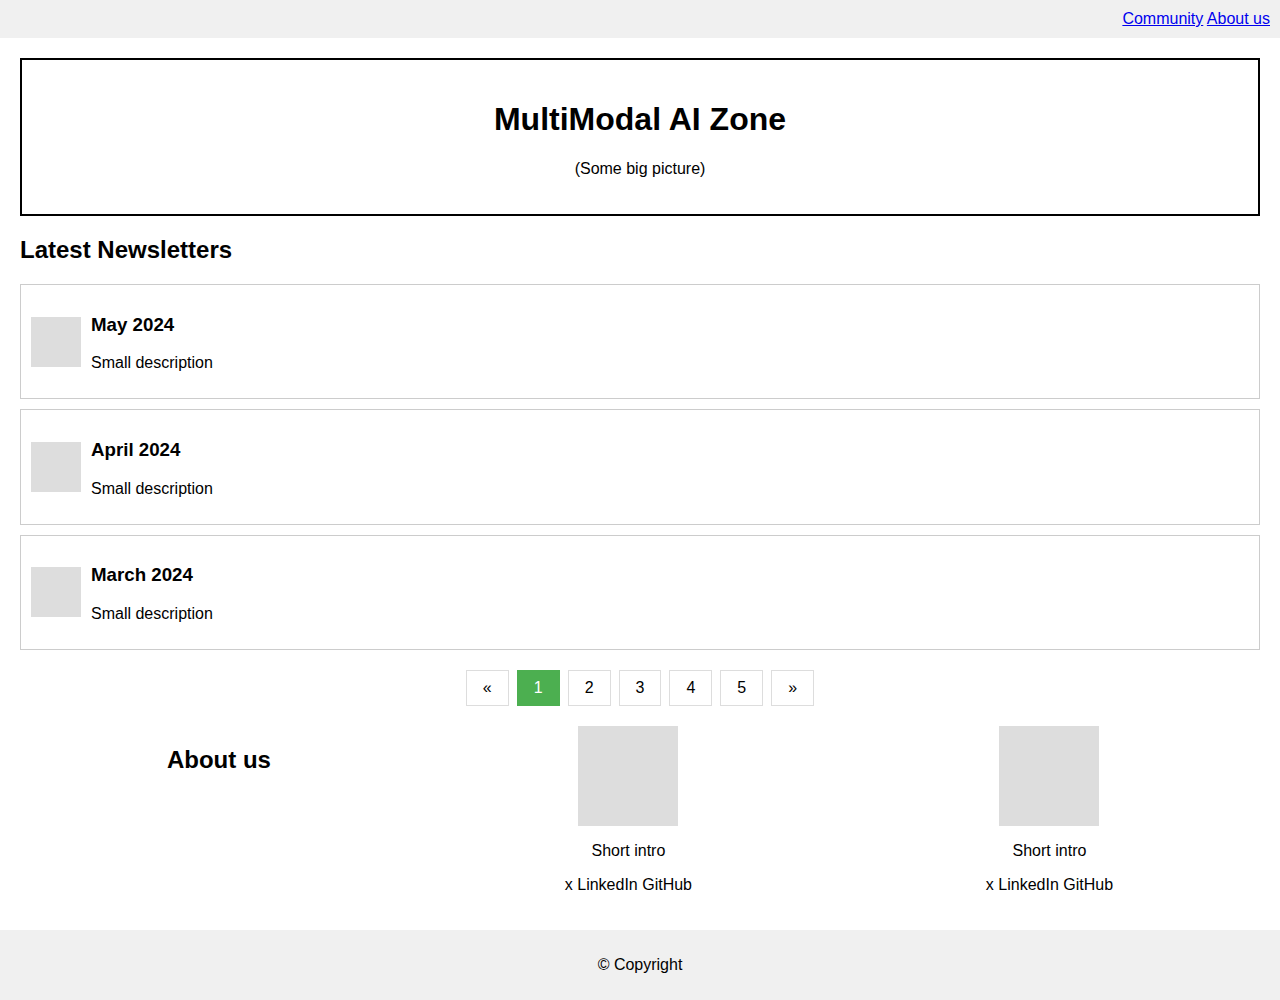
==== index.html @ e351cd28 "Sample homepage" ====
<!DOCTYPE html>
<html lang="en">

<head>
    <meta charset="UTF-8">
    <meta name="viewport" content="width=device-width, initial-scale=1.0">
    <title>MultiModal AI Zone</title>
    <style>
        body {
            font-family: Arial, sans-serif;
            margin: 0;
            padding: 0;
            display: flex;
            flex-direction: column;
            min-height: 100vh;
        }

        header {
            background-color: #f0f0f0;
            padding: 10px;
            text-align: right;
        }

        main {
            flex-grow: 1;
            padding: 20px;
        }

        .ai-zone {
            border: 2px solid #000;
            padding: 20px;
            margin-bottom: 20px;
            text-align: center;
        }

        .newsletters {
            margin-bottom: 20px;
        }

        .newsletter-item {
            display: flex;
            align-items: center;
            margin-bottom: 10px;
            border: 1px solid #ccc;
            padding: 10px;
        }

        .newsletter-item .pic {
            width: 50px;
            height: 50px;
            background-color: #ddd;
            margin-right: 10px;
        }

        .pagination {
            display: flex;
            justify-content: center;
            margin-top: 20px;
        }

        .pagination a {
            color: black;
            padding: 8px 16px;
            text-decoration: none;
            transition: background-color .3s;
            border: 1px solid #ddd;
            margin: 0 4px;
        }

        .pagination a.active {
            background-color: #4CAF50;
            color: white;
            border: 1px solid #4CAF50;
        }

        .pagination a:hover:not(.active) {
            background-color: #ddd;
        }

        .about-us {
            display: flex;
            justify-content: space-around;
        }

        .team-member {
            text-align: center;
        }

        .team-member .pic {
            width: 100px;
            height: 100px;
            background-color: #ddd;
            margin: 0 auto 10px;
        }

        footer {
            background-color: #f0f0f0;
            padding: 10px;
            text-align: center;
        }
    </style>
</head>

<body>
    <header>
        <nav>
            <a href="#community">Community</a>
            <a href="#about-us">About us</a>
        </nav>
    </header>

    <main>
        <section class="ai-zone">
            <h1>MultiModal AI Zone</h1>
            <p>(Some big picture)</p>
        </section>

        <section class="newsletters">
            <h2>Latest Newsletters</h2>
            <div class="newsletter-item">
                <div class="pic"></div>
                <div>
                    <h3>May 2024</h3>
                    <p>Small description</p>
                </div>
            </div>
            <div class="newsletter-item">
                <div class="pic"></div>
                <div>
                    <h3>April 2024</h3>
                    <p>Small description</p>
                </div>
            </div>
            <div class="newsletter-item">
                <div class="pic"></div>
                <div>
                    <h3>March 2024</h3>
                    <p>Small description</p>
                </div>
            </div>
            <div class="pagination">
                <a href="#">&laquo;</a>
                <a href="#" class="active">1</a>
                <a href="#">2</a>
                <a href="#">3</a>
                <a href="#">4</a>
                <a href="#">5</a>
                <a href="#">&raquo;</a>
            </div>
        </section>

        <section id="about-us" class="about-us">
            <h2>About us</h2>
            <div class="team-member">
                <div class="pic"></div>
                <p>Short intro</p>
                <p>x LinkedIn GitHub</p>
            </div>
            <div class="team-member">
                <div class="pic"></div>
                <p>Short intro</p>
                <p>x LinkedIn GitHub</p>
            </div>
        </section>
    </main>

    <footer>
        <p>&copy; Copyright</p>
    </footer>
</body>

</html>
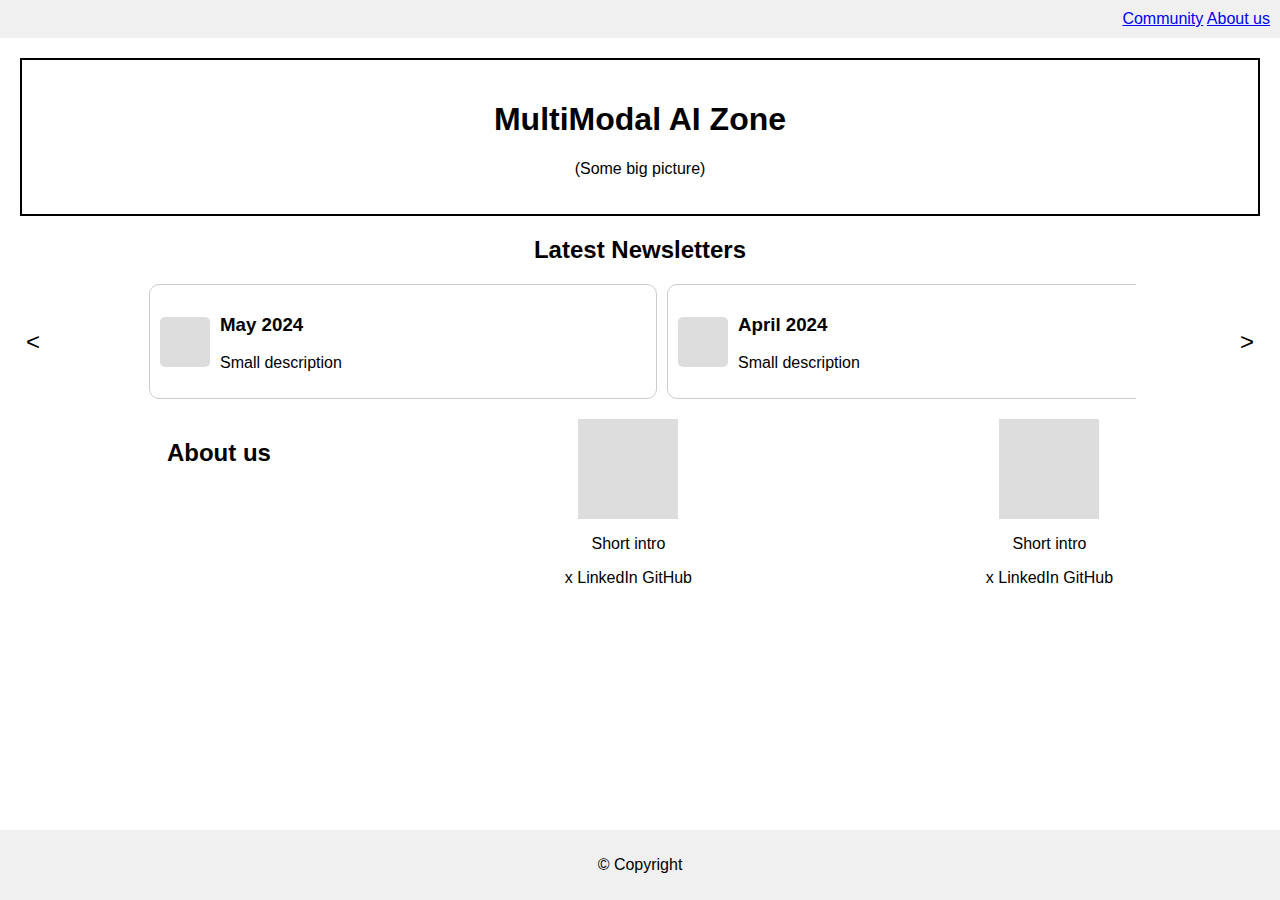
==== commit e2839929: "Added caurosel navigation" ====
--- a/index.html
+++ b/index.html
@@ -37,12 +37,38 @@
             margin-bottom: 20px;
         }
 
+        .newsletters h2 {
+            text-align: center;
+        }
+
+        .newsletter-carousel {
+            display: flex;
+            justify-content: space-between;
+            align-items: center;
+            margin-top: 20px;
+        }
+
+        .newsletter-container {
+            display: flex;
+            overflow: hidden;
+            width: 80%;
+        }
+
         .newsletter-item {
+            flex: 0 0 calc(50% - 10px);
             display: flex;
             align-items: center;
-            margin-bottom: 10px;
+            margin: 0 5px;
             border: 1px solid #ccc;
+            border-radius: 10px;
             padding: 10px;
+            text-decoration: none;
+            color: inherit;
+            transition: transform 0.3s ease;
+        }
+
+        .newsletter-item:hover {
+            transform: scale(1.05);
         }
 
         .newsletter-item .pic {
@@ -50,31 +76,14 @@
             height: 50px;
             background-color: #ddd;
             margin-right: 10px;
+            border-radius: 5px;
         }
 
-        .pagination {
-            display: flex;
-            justify-content: center;
-            margin-top: 20px;
-        }
-
-        .pagination a {
-            color: black;
-            padding: 8px 16px;
-            text-decoration: none;
-            transition: background-color .3s;
-            border: 1px solid #ddd;
-            margin: 0 4px;
-        }
-
-        .pagination a.active {
-            background-color: #4CAF50;
-            color: white;
-            border: 1px solid #4CAF50;
-        }
-
-        .pagination a:hover:not(.active) {
-            background-color: #ddd;
+        .carousel-button {
+            background: none;
+            border: none;
+            font-size: 24px;
+            cursor: pointer;
         }
 
         .about-us {
@@ -117,35 +126,25 @@
 
         <section class="newsletters">
             <h2>Latest Newsletters</h2>
-            <div class="newsletter-item">
-                <div class="pic"></div>
-                <div>
-                    <h3>May 2024</h3>
-                    <p>Small description</p>
+            <div class="newsletter-carousel">
+                <button class="carousel-button" id="prevBtn">&lt;</button>
+                <div class="newsletter-container">
+                    <a href="newsletter1.html" class="newsletter-item">
+                        <div class="pic"></div>
+                        <div>
+                            <h3>May 2024</h3>
+                            <p>Small description</p>
+                        </div>
+                    </a>
+                    <a href="newsletter2.html" class="newsletter-item">
+                        <div class="pic"></div>
+                        <div>
+                            <h3>April 2024</h3>
+                            <p>Small description</p>
+                        </div>
+                    </a>
                 </div>
-            </div>
-            <div class="newsletter-item">
-                <div class="pic"></div>
-                <div>
-                    <h3>April 2024</h3>
-                    <p>Small description</p>
-                </div>
-            </div>
-            <div class="newsletter-item">
-                <div class="pic"></div>
-                <div>
-                    <h3>March 2024</h3>
-                    <p>Small description</p>
-                </div>
-            </div>
-            <div class="pagination">
-                <a href="#">&laquo;</a>
-                <a href="#" class="active">1</a>
-                <a href="#">2</a>
-                <a href="#">3</a>
-                <a href="#">4</a>
-                <a href="#">5</a>
-                <a href="#">&raquo;</a>
+                <button class="carousel-button" id="nextBtn">&gt;</button>
             </div>
         </section>
 
@@ -167,6 +166,28 @@
     <footer>
         <p>&copy; Copyright</p>
     </footer>
+
+    <script>
+        const container = document.querySelector('.newsletter-container');
+        const items = document.querySelectorAll('.newsletter-item');
+        const prevBtn = document.getElementById('prevBtn');
+        const nextBtn = document.getElementById('nextBtn');
+        let currentIndex = 0;
+
+        function showItems(index) {
+            container.style.transform = `translateX(-${index * 50}%)`;
+        }
+
+        prevBtn.addEventListener('click', () => {
+            currentIndex = (currentIndex - 1 + items.length) % items.length;
+            showItems(currentIndex);
+        });
+
+        nextBtn.addEventListener('click', () => {
+            currentIndex = (currentIndex + 1) % items.length;
+            showItems(currentIndex);
+        });
+    </script>
 </body>
 
 </html>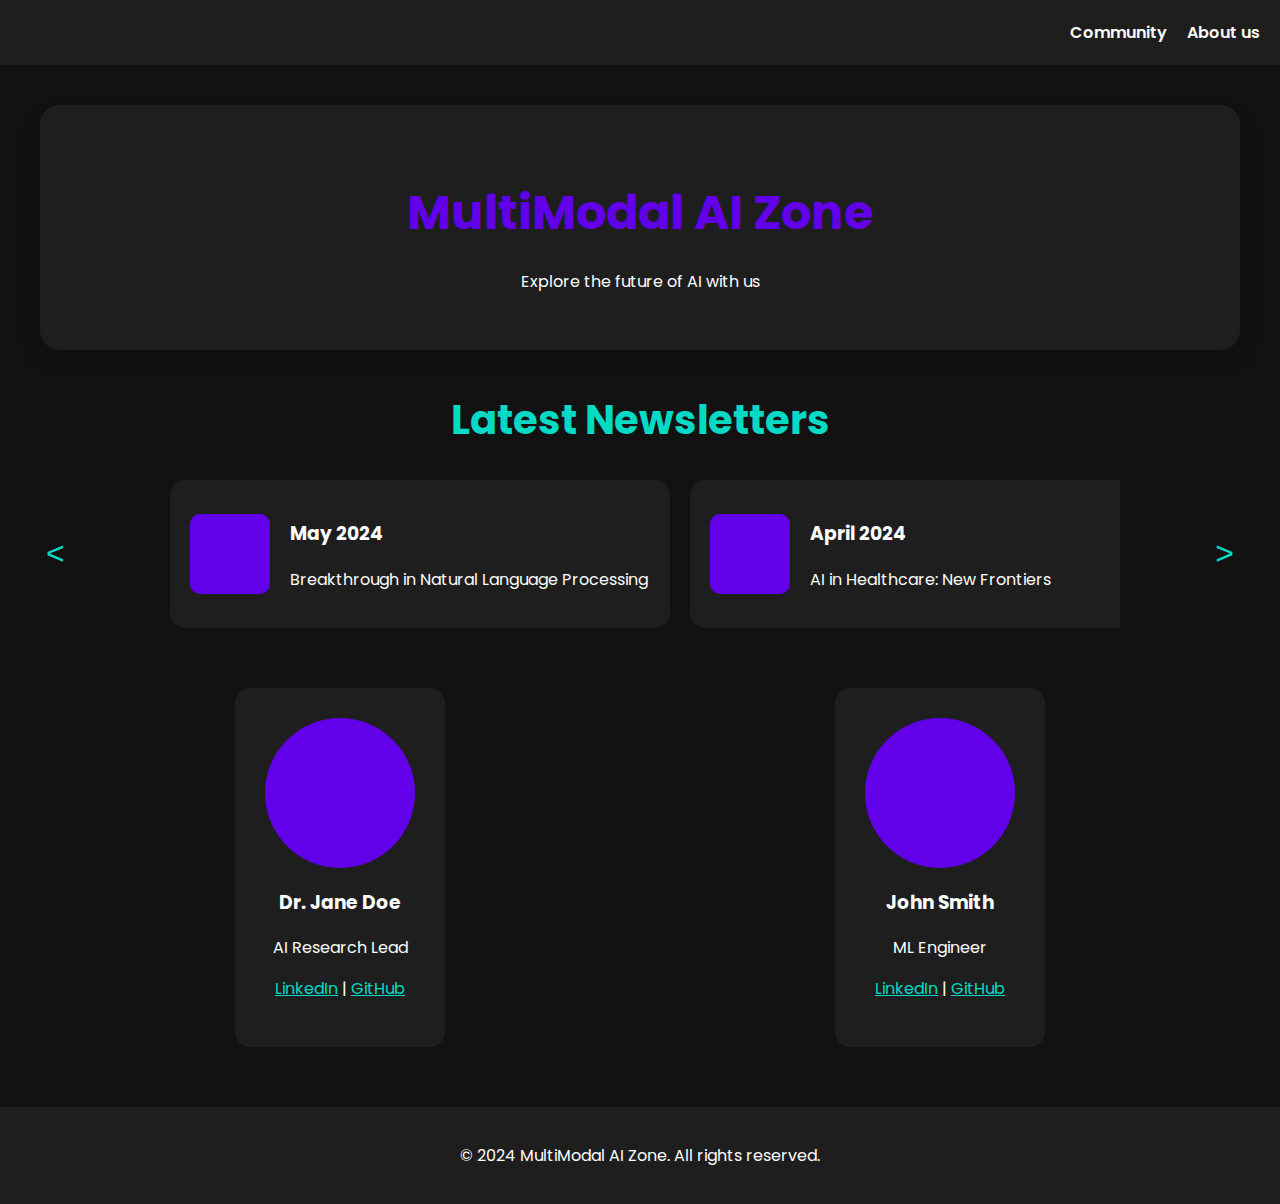
==== commit 595ead67: "upgraded the website design" ====
--- a/index.html
+++ b/index.html
@@ -6,39 +6,86 @@
     <meta name="viewport" content="width=device-width, initial-scale=1.0">
     <title>MultiModal AI Zone</title>
     <style>
+        @import url('https://fonts.googleapis.com/css2?family=Poppins:wght@300;400;600&display=swap');
+
+        :root {
+            --primary-color: #6200EA;
+            --secondary-color: #03DAC6;
+            --background-color: #121212;
+            --surface-color: #1E1E1E;
+            --on-surface-color: #FFFFFF;
+        }
+
         body {
-            font-family: Arial, sans-serif;
+            font-family: 'Poppins', sans-serif;
             margin: 0;
             padding: 0;
+            background-color: var(--background-color);
+            color: var(--on-surface-color);
             display: flex;
             flex-direction: column;
             min-height: 100vh;
         }
 
         header {
-            background-color: #f0f0f0;
-            padding: 10px;
-            text-align: right;
+            background-color: var(--surface-color);
+            padding: 20px;
+            position: sticky;
+            top: 0;
+            z-index: 1000;
+        }
+
+        nav {
+            display: flex;
+            justify-content: flex-end;
+        }
+
+        nav a {
+            color: var(--on-surface-color);
+            text-decoration: none;
+            margin-left: 20px;
+            font-weight: 600;
+            transition: color 0.3s ease;
+        }
+
+        nav a:hover {
+            color: var(--secondary-color);
         }
 
         main {
             flex-grow: 1;
-            padding: 20px;
+            padding: 40px;
         }
 
         .ai-zone {
-            border: 2px solid #000;
-            padding: 20px;
+            background-color: var(--surface-color);
+            border-radius: 20px;
+            padding: 40px;
+            margin-bottom: 40px;
+            text-align: center;
+            box-shadow: 0 10px 20px rgba(0, 0, 0, 0.2);
+            transition: transform 0.3s ease;
+        }
+
+        .ai-zone:hover {
+            transform: translateY(-10px);
+        }
+
+        .ai-zone h1 {
+            color: var(--primary-color);
+            font-size: 3em;
             margin-bottom: 20px;
-            text-align: center;
         }
 
         .newsletters {
-            margin-bottom: 20px;
+            margin-bottom: 40px;
         }
 
         .newsletters h2 {
             text-align: center;
+            color: var(--secondary-color);
+            font-size: 2.5em;
+            margin-bottom: 30px;
         }
 
         .newsletter-carousel {
@@ -52,60 +99,98 @@
             display: flex;
             overflow: hidden;
             width: 80%;
+            transition: transform 0.5s ease;
         }
 
         .newsletter-item {
-            flex: 0 0 calc(50% - 10px);
+            flex: 0 0 calc(50% - 20px);
             display: flex;
             align-items: center;
-            margin: 0 5px;
-            border: 1px solid #ccc;
-            border-radius: 10px;
-            padding: 10px;
+            margin: 0 10px;
+            background-color: var(--surface-color);
+            border-radius: 15px;
+            padding: 20px;
             text-decoration: none;
-            color: inherit;
-            transition: transform 0.3s ease;
+            color: var(--on-surface-color);
+            transition: transform 0.3s ease, box-shadow 0.3s ease;
         }
 
         .newsletter-item:hover {
             transform: scale(1.05);
+            box-shadow: 0 5px 15px rgba(3, 218, 198, 0.3);
         }
 
         .newsletter-item .pic {
-            width: 50px;
-            height: 50px;
-            background-color: #ddd;
-            margin-right: 10px;
-            border-radius: 5px;
+            width: 80px;
+            height: 80px;
+            background-color: var(--primary-color);
+            margin-right: 20px;
+            border-radius: 10px;
         }
 
         .carousel-button {
             background: none;
             border: none;
-            font-size: 24px;
+            font-size: 32px;
             cursor: pointer;
+            color: var(--secondary-color);
+            transition: transform 0.3s ease;
+        }
+
+        .carousel-button:hover {
+            transform: scale(1.2);
         }
 
         .about-us {
             display: flex;
             justify-content: space-around;
+            flex-wrap: wrap;
         }
 
         .team-member {
             text-align: center;
+            background-color: var(--surface-color);
+            border-radius: 15px;
+            padding: 30px;
+            margin: 20px;
+            transition: transform 0.3s ease, box-shadow 0.3s ease;
+        }
+
+        .team-member:hover {
+            transform: translateY(-10px);
+            box-shadow: 0 10px 20px rgba(3, 218, 198, 0.2);
         }
 
         .team-member .pic {
-            width: 100px;
-            height: 100px;
-            background-color: #ddd;
-            margin: 0 auto 10px;
+            width: 150px;
+            height: 150px;
+            background-color: var(--primary-color);
+            margin: 0 auto 20px;
+            border-radius: 50%;
         }
 
         footer {
-            background-color: #f0f0f0;
-            padding: 10px;
+            background-color: var(--surface-color);
+            padding: 20px;
             text-align: center;
+        }
+
+        @keyframes float {
+            0% {
+                transform: translateY(0px);
+            }
+
+            50% {
+                transform: translateY(-20px);
+            }
+
+            100% {
+                transform: translateY(0px);
+            }
+        }
+
+        .floating {
+            animation: float 6s ease-in-out infinite;
         }
     </style>
 </head>
@@ -119,9 +204,9 @@
     </header>
 
     <main>
-        <section class="ai-zone">
+        <section class="ai-zone floating">
             <h1>MultiModal AI Zone</h1>
-            <p>(Some big picture)</p>
+            <p>Explore the future of AI with us</p>
         </section>
 
         <section class="newsletters">
@@ -133,14 +218,21 @@
                         <div class="pic"></div>
                         <div>
                             <h3>May 2024</h3>
-                            <p>Small description</p>
+                            <p>Breakthrough in Natural Language Processing</p>
                         </div>
                     </a>
                     <a href="newsletter2.html" class="newsletter-item">
                         <div class="pic"></div>
                         <div>
                             <h3>April 2024</h3>
-                            <p>Small description</p>
+                            <p>AI in Healthcare: New Frontiers</p>
+                        </div>
+                    </a>
+                    <a href="newsletter3.html" class="newsletter-item">
+                        <div class="pic"></div>
+                        <div>
+                            <h3>March 2024</h3>
+                            <p>The Ethics of AI: A Deep Dive</p>
                         </div>
                     </a>
                 </div>
@@ -149,22 +241,29 @@
         </section>
 
         <section id="about-us" class="about-us">
-            <h2>About us</h2>
             <div class="team-member">
                 <div class="pic"></div>
-                <p>Short intro</p>
-                <p>x LinkedIn GitHub</p>
+                <h3>Dr. Jane Doe</h3>
+                <p>AI Research Lead</p>
+                <p>
+                    <a href="#" style="color: var(--secondary-color);">LinkedIn</a> |
+                    <a href="#" style="color: var(--secondary-color);">GitHub</a>
+                </p>
             </div>
             <div class="team-member">
                 <div class="pic"></div>
-                <p>Short intro</p>
-                <p>x LinkedIn GitHub</p>
+                <h3>John Smith</h3>
+                <p>ML Engineer</p>
+                <p>
+                    <a href="#" style="color: var(--secondary-color);">LinkedIn</a> |
+                    <a href="#" style="color: var(--secondary-color);">GitHub</a>
+                </p>
             </div>
         </section>
     </main>
 
     <footer>
-        <p>&copy; Copyright</p>
+        <p>&copy; 2024 MultiModal AI Zone. All rights reserved.</p>
     </footer>
 
     <script>
@@ -187,6 +286,23 @@
             currentIndex = (currentIndex + 1) % items.length;
             showItems(currentIndex);
         });
+
+        // Intersection Observer for fade-in effect
+        const observer = new IntersectionObserver((entries) => {
+            entries.forEach(entry => {
+                if (entry.isIntersecting) {
+                    entry.target.style.opacity = 1;
+                    entry.target.style.transform = 'translateY(0)';
+                }
+            });
+        }, { threshold: 0.1 });
+
+        document.querySelectorAll('.team-member').forEach(member => {
+            member.style.opacity = 0;
+            member.style.transform = 'translateY(50px)';
+            member.style.transition = 'opacity 0.5s ease, transform 0.5s ease';
+            observer.observe(member);
+        });
     </script>
 </body>
 
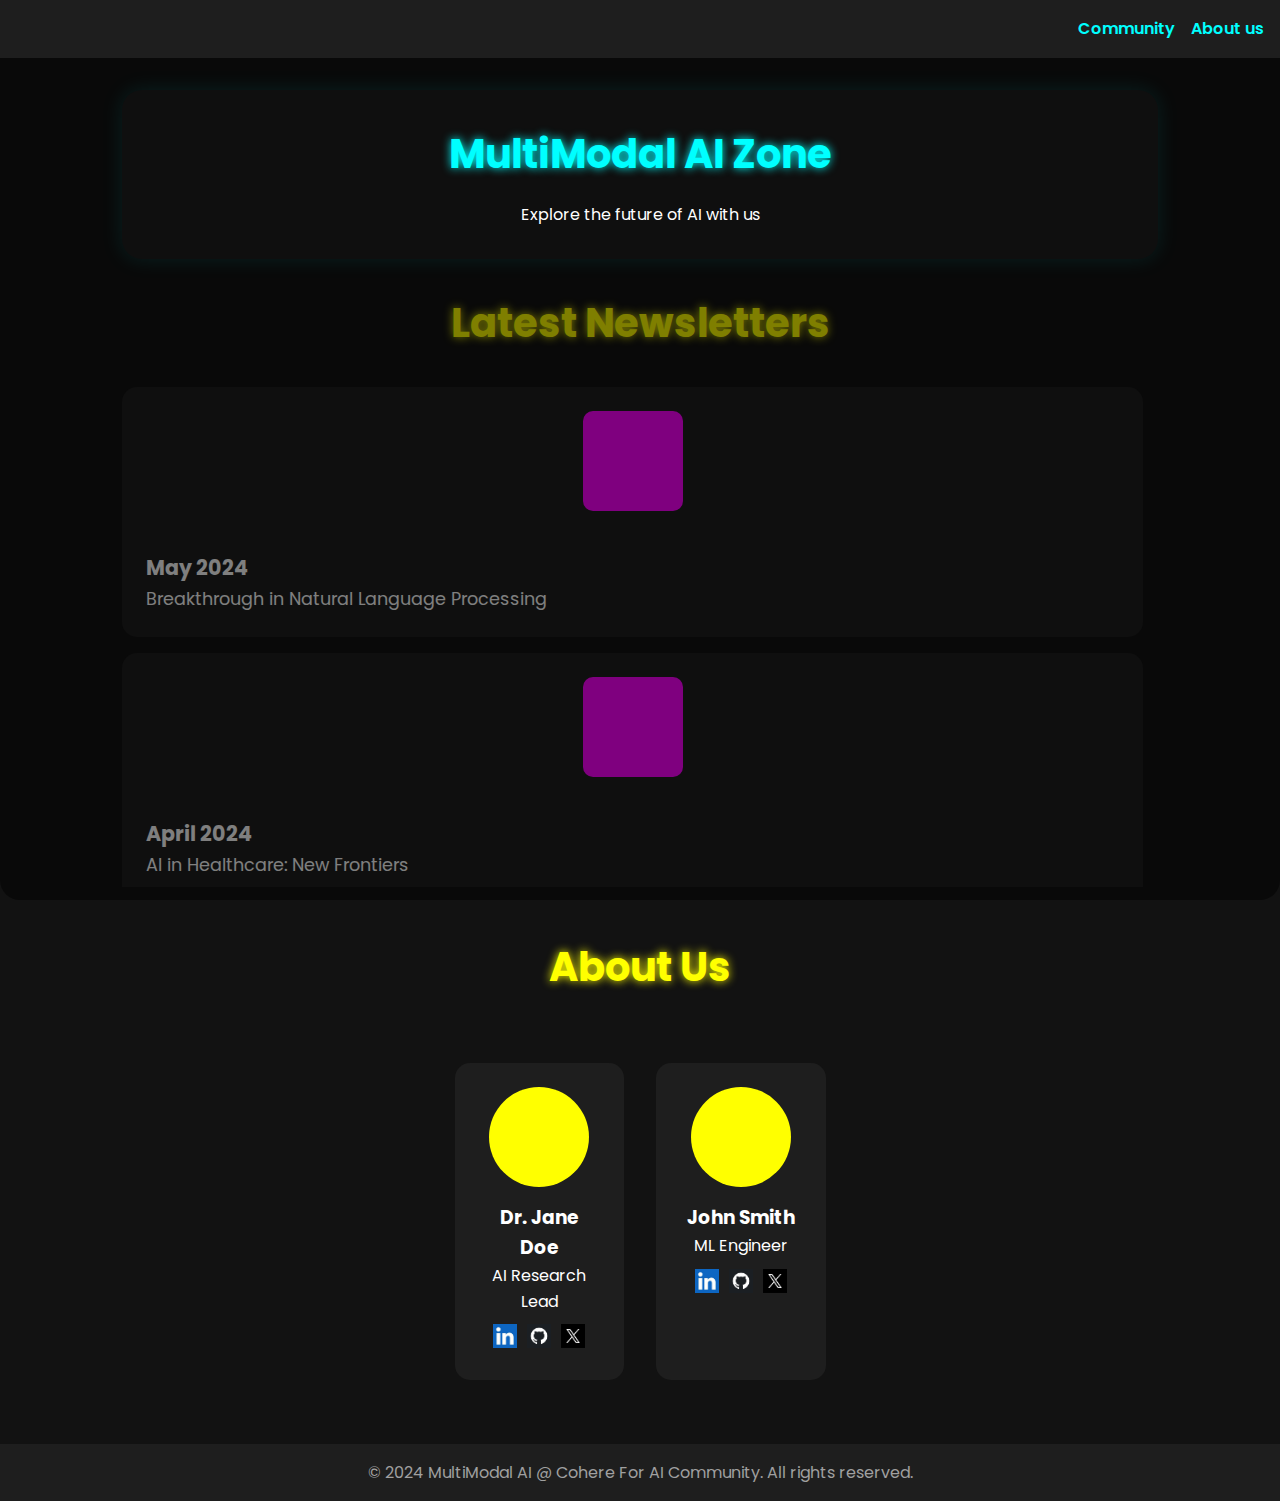
==== commit 5a342af0: "Modified the About Us section" ====
--- a/index.html
+++ b/index.html
@@ -5,200 +5,15 @@
     <meta charset="UTF-8">
     <meta name="viewport" content="width=device-width, initial-scale=1.0">
     <title>MultiModal AI Zone</title>
-    <style>
-        @import url('https://fonts.googleapis.com/css2?family=Poppins:wght@300;400;600&display=swap');
-
-        :root {
-            --primary-color: #6200EA;
-            --secondary-color: #03DAC6;
-            --background-color: #121212;
-            --surface-color: #1E1E1E;
-            --on-surface-color: #FFFFFF;
-        }
-
-        body {
-            font-family: 'Poppins', sans-serif;
-            margin: 0;
-            padding: 0;
-            background-color: var(--background-color);
-            color: var(--on-surface-color);
-            display: flex;
-            flex-direction: column;
-            min-height: 100vh;
-        }
-
-        header {
-            background-color: var(--surface-color);
-            padding: 20px;
-            position: sticky;
-            top: 0;
-            z-index: 1000;
-        }
-
-        nav {
-            display: flex;
-            justify-content: flex-end;
-        }
-
-        nav a {
-            color: var(--on-surface-color);
-            text-decoration: none;
-            margin-left: 20px;
-            font-weight: 600;
-            transition: color 0.3s ease;
-        }
-
-        nav a:hover {
-            color: var(--secondary-color);
-        }
-
-        main {
-            flex-grow: 1;
-            padding: 40px;
-        }
-
-        .ai-zone {
-            background-color: var(--surface-color);
-            border-radius: 20px;
-            padding: 40px;
-            margin-bottom: 40px;
-            text-align: center;
-            box-shadow: 0 10px 20px rgba(0, 0, 0, 0.2);
-            transition: transform 0.3s ease;
-        }
-
-        .ai-zone:hover {
-            transform: translateY(-10px);
-        }
-
-        .ai-zone h1 {
-            color: var(--primary-color);
-            font-size: 3em;
-            margin-bottom: 20px;
-        }
-
-        .newsletters {
-            margin-bottom: 40px;
-        }
-
-        .newsletters h2 {
-            text-align: center;
-            color: var(--secondary-color);
-            font-size: 2.5em;
-            margin-bottom: 30px;
-        }
-
-        .newsletter-carousel {
-            display: flex;
-            justify-content: space-between;
-            align-items: center;
-            margin-top: 20px;
-        }
-
-        .newsletter-container {
-            display: flex;
-            overflow: hidden;
-            width: 80%;
-            transition: transform 0.5s ease;
-        }
-
-        .newsletter-item {
-            flex: 0 0 calc(50% - 20px);
-            display: flex;
-            align-items: center;
-            margin: 0 10px;
-            background-color: var(--surface-color);
-            border-radius: 15px;
-            padding: 20px;
-            text-decoration: none;
-            color: var(--on-surface-color);
-            transition: transform 0.3s ease, box-shadow 0.3s ease;
-        }
-
-        .newsletter-item:hover {
-            transform: scale(1.05);
-            box-shadow: 0 5px 15px rgba(3, 218, 198, 0.3);
-        }
-
-        .newsletter-item .pic {
-            width: 80px;
-            height: 80px;
-            background-color: var(--primary-color);
-            margin-right: 20px;
-            border-radius: 10px;
-        }
-
-        .carousel-button {
-            background: none;
-            border: none;
-            font-size: 32px;
-            cursor: pointer;
-            color: var(--secondary-color);
-            transition: transform 0.3s ease;
-        }
-
-        .carousel-button:hover {
-            transform: scale(1.2);
-        }
-
-        .about-us {
-            display: flex;
-            justify-content: space-around;
-            flex-wrap: wrap;
-        }
-
-        .team-member {
-            text-align: center;
-            background-color: var(--surface-color);
-            border-radius: 15px;
-            padding: 30px;
-            margin: 20px;
-            transition: transform 0.3s ease, box-shadow 0.3s ease;
-        }
-
-        .team-member:hover {
-            transform: translateY(-10px);
-            box-shadow: 0 10px 20px rgba(3, 218, 198, 0.2);
-        }
-
-        .team-member .pic {
-            width: 150px;
-            height: 150px;
-            background-color: var(--primary-color);
-            margin: 0 auto 20px;
-            border-radius: 50%;
-        }
-
-        footer {
-            background-color: var(--surface-color);
-            padding: 20px;
-            text-align: center;
-        }
-
-        @keyframes float {
-            0% {
-                transform: translateY(0px);
-            }
-
-            50% {
-                transform: translateY(-20px);
-            }
-
-            100% {
-                transform: translateY(0px);
-            }
-        }
-
-        .floating {
-            animation: float 6s ease-in-out infinite;
-        }
-    </style>
+    <link href="https://fonts.googleapis.com/css2?family=Poppins:wght@300;400;600&display=swap" rel="stylesheet">
+    <link rel="stylesheet" href="src/styles/home.css">
 </head>
 
 <body>
     <header>
         <nav>
-            <a href="#community">Community</a>
+            <a href="https://sites.google.com/cohere.com/c4ai-community/community-programs/multimodal"
+                target="_blank">Community</a>
             <a href="#about-us">About us</a>
         </nav>
     </header>
@@ -210,100 +25,90 @@
         </section>
 
         <section class="newsletters">
-            <h2>Latest Newsletters</h2>
-            <div class="newsletter-carousel">
-                <button class="carousel-button" id="prevBtn">&lt;</button>
-                <div class="newsletter-container">
-                    <a href="newsletter1.html" class="newsletter-item">
-                        <div class="pic"></div>
-                        <div>
-                            <h3>May 2024</h3>
-                            <p>Breakthrough in Natural Language Processing</p>
-                        </div>
-                    </a>
-                    <a href="newsletter2.html" class="newsletter-item">
-                        <div class="pic"></div>
-                        <div>
-                            <h3>April 2024</h3>
-                            <p>AI in Healthcare: New Frontiers</p>
-                        </div>
-                    </a>
-                    <a href="newsletter3.html" class="newsletter-item">
-                        <div class="pic"></div>
-                        <div>
-                            <h3>March 2024</h3>
-                            <p>The Ethics of AI: A Deep Dive</p>
-                        </div>
-                    </a>
-                </div>
-                <button class="carousel-button" id="nextBtn">&gt;</button>
+            <h2 class="section-heading">Latest Newsletters</h2>
+            <div class="newsletter-container">
+                <a href="newsletters/2024/05-may.html" class="newsletter-item">
+                    <div class="pic"></div>
+                    <div>
+                        <h3>May 2024</h3>
+                        <p>Breakthrough in Natural Language Processing</p>
+                    </div>
+                </a>
+                <a href="newsletters/2024/04-april.html" class="newsletter-item">
+                    <div class="pic"></div>
+                    <div>
+                        <h3>April 2024</h3>
+                        <p>AI in Healthcare: New Frontiers</p>
+                    </div>
+                </a>
+                <a href="newsletters/2024/03-march.html" class="newsletter-item">
+                    <div class="pic"></div>
+                    <div>
+                        <h3>March 2024</h3>
+                        <p>The Ethics of AI: A Deep Dive</p>
+                    </div>
+                </a>
+                <a href="newsletters/2024/02-february.html" class="newsletter-item">
+                    <div class="pic"></div>
+                    <div>
+                        <h3>February 2024</h3>
+                        <p>AI and Climate Change: Innovative Solutions</p>
+                    </div>
+                </a>
+                <a href="newsletters/2024/01-january.html" class="newsletter-item">
+                    <div class="pic"></div>
+                    <div>
+                        <h3>January 2024</h3>
+                        <p>The Future of AI in Education</p>
+                    </div>
+                </a>
             </div>
         </section>
 
         <section id="about-us" class="about-us">
-            <div class="team-member">
-                <div class="pic"></div>
-                <h3>Dr. Jane Doe</h3>
-                <p>AI Research Lead</p>
-                <p>
-                    <a href="#" style="color: var(--secondary-color);">LinkedIn</a> |
-                    <a href="#" style="color: var(--secondary-color);">GitHub</a>
-                </p>
-            </div>
-            <div class="team-member">
-                <div class="pic"></div>
-                <h3>John Smith</h3>
-                <p>ML Engineer</p>
-                <p>
-                    <a href="#" style="color: var(--secondary-color);">LinkedIn</a> |
-                    <a href="#" style="color: var(--secondary-color);">GitHub</a>
-                </p>
+            <h2 class="section-heading">About Us</h2>
+            <div class="team-members">
+                <div class="team-member">
+                    <div class="pic"></div>
+                    <h3>Dr. Jane Doe</h3>
+                    <p>AI Research Lead</p>
+                    <div class="social-links">
+                        <a href="https://www.linkedin.com/" target="_blank" rel="noopener noreferrer">
+                            <img src="src/assets/linkedin.jpeg" alt="LinkedIn" width="24" height="24">
+                        </a>
+                        <a href="https://github.com/" target="_blank" rel="noopener noreferrer">
+                            <img src="src/assets/github.png" alt="GitHub" width="24" height="24">
+                        </a>
+                        <a href="https://twitter.com/" target="_blank" rel="noopener noreferrer">
+                            <img src="src/assets/x.png" alt="X" width="24" height="24">
+                        </a>
+                    </div>
+                </div>
+                <div class="team-member">
+                    <div class="pic"></div>
+                    <h3>John Smith</h3>
+                    <p>ML Engineer</p>
+                    <div class="social-links">
+                        <a href="https://www.linkedin.com/" target="_blank" rel="noopener noreferrer">
+                            <img src="src/assets/linkedin.jpeg" alt="LinkedIn" width="24" height="24">
+                        </a>
+                        <a href="https://github.com/" target="_blank" rel="noopener noreferrer">
+                            <img src="src/assets/github.png" alt="GitHub" width="24" height="24">
+                        </a>
+                        <a href="https://twitter.com/" target="_blank" rel="noopener noreferrer">
+                            <img src="src/assets/x.png" alt="X" width="24" height="24">
+                        </a>
+                    </div>
+                </div>
             </div>
         </section>
     </main>
 
     <footer>
-        <p>&copy; 2024 MultiModal AI Zone. All rights reserved.</p>
+        <p>&copy; 2024 MultiModal AI @ Cohere For AI Community. All rights reserved.</p>
     </footer>
 
-    <script>
-        const container = document.querySelector('.newsletter-container');
-        const items = document.querySelectorAll('.newsletter-item');
-        const prevBtn = document.getElementById('prevBtn');
-        const nextBtn = document.getElementById('nextBtn');
-        let currentIndex = 0;
-
-        function showItems(index) {
-            container.style.transform = `translateX(-${index * 50}%)`;
-        }
-
-        prevBtn.addEventListener('click', () => {
-            currentIndex = (currentIndex - 1 + items.length) % items.length;
-            showItems(currentIndex);
-        });
-
-        nextBtn.addEventListener('click', () => {
-            currentIndex = (currentIndex + 1) % items.length;
-            showItems(currentIndex);
-        });
-
-        // Intersection Observer for fade-in effect
-        const observer = new IntersectionObserver((entries) => {
-            entries.forEach(entry => {
-                if (entry.isIntersecting) {
-                    entry.target.style.opacity = 1;
-                    entry.target.style.transform = 'translateY(0)';
-                }
-            });
-        }, { threshold: 0.1 });
-
-        document.querySelectorAll('.team-member').forEach(member => {
-            member.style.opacity = 0;
-            member.style.transform = 'translateY(50px)';
-            member.style.transition = 'opacity 0.5s ease, transform 0.5s ease';
-            observer.observe(member);
-        });
-    </script>
+    <script src="src/scripts/home.js"></script>
 </body>
 
 </html>--- a/src/styles/home.css
+++ b/src/styles/home.css
@@ -0,0 +1,279 @@
+:root {
+    --primary-color: #00ffff;
+    /* Cyan */
+    --secondary-color: #ff00ff;
+    /* Magenta */
+    --accent-color: #ffff00;
+    /* Yellow */
+    --background-color: #121212;
+    /* Very dark gray */
+    --surface-color: #1e1e1e;
+    /* Dark gray */
+    --on-surface-color: #ffffff;
+    /* White text */
+    --muted-color: #a0a0a0;
+    /* Light gray */
+}
+
+* {
+    box-sizing: border-box;
+    margin: 0;
+    padding: 0;
+}
+
+body {
+    font-family: 'Poppins', sans-serif;
+    background-color: var(--background-color);
+    color: var(--on-surface-color);
+    line-height: 1.6;
+}
+
+header {
+    background-color: var(--surface-color);
+    padding: 1rem;
+    position: sticky;
+    top: 0;
+    z-index: 1000;
+}
+
+nav {
+    display: flex;
+    justify-content: flex-end;
+}
+
+nav a {
+    color: var(--primary-color);
+    text-decoration: none;
+    margin-left: 1rem;
+    font-weight: 600;
+    transition: color 0.3s ease;
+}
+
+nav a:hover {
+    color: var(--secondary-color);
+}
+
+main {
+    padding: 2rem;
+    max-width: 1100px;
+    margin: 0 auto;
+}
+
+.section-heading {
+    color: var(--accent-color);
+    font-size: 2.5em;
+    text-align: center;
+    margin-bottom: 2rem;
+    text-shadow: 0 0 10px var(--accent-color);
+}
+
+.ai-zone {
+    background-image: url('../assets/multimodal.jpg');
+    background-size: cover;
+    background-position: center;
+    background-repeat: no-repeat;
+    /* Existing properties */
+    background-color: var(--surface-color);
+    border-radius: 20px;
+    padding: 2rem;
+    margin-bottom: 2rem;
+    text-align: center;
+    box-shadow: 0 0 20px rgba(0, 255, 255, 0.2);
+    transition: transform 0.3s ease, box-shadow 0.3s ease;
+}
+
+/* To ensure text remains readable, you might want to add a semi-transparent overlay */
+.ai-zone::before {
+    content: "";
+    position: absolute;
+    top: 0;
+    right: 0;
+    bottom: 0;
+    left: 0;
+    background-color: rgba(0, 0, 0, 0.5); /* Adjust opacity as needed */
+    border-radius: 20px;
+    z-index: 1;
+}
+
+/* Ensure the content is above the overlay */
+.ai-zone > * {
+    position: relative;
+    z-index: 2;
+}
+
+
+.ai-zone:hover {
+    transform: translateY(-10px);
+    box-shadow: 0 0 30px rgba(0, 255, 255, 0.4);
+}
+
+.ai-zone h1 {
+    color: var(--primary-color);
+    font-size: 2.5em;
+    margin-bottom: 1rem;
+    text-shadow: 0 0 10px var(--primary-color);
+}
+
+.newsletters {
+    margin-bottom: 3rem;
+}
+
+.newsletter-container {
+    max-height: 500px;
+    overflow-y: auto;
+    padding-right: 15px;
+    /* Compensate for scrollbar width */
+}
+
+/* Styling the scrollbar */
+.newsletter-container::-webkit-scrollbar {
+    width: 10px;
+}
+
+.newsletter-container::-webkit-scrollbar-track {
+    background: var(--surface-color);
+    border-radius: 5px;
+}
+
+.newsletter-container::-webkit-scrollbar-thumb {
+    background: var(--primary-color);
+    border-radius: 5px;
+}
+
+.newsletter-container::-webkit-scrollbar-thumb:hover {
+    background: var(--secondary-color);
+}
+
+.newsletter-item {
+    display: flex;
+    flex-direction: column;
+    justify-content: space-between;
+    background-color: var(--surface-color);
+    border-radius: 15px;
+    padding: 1.5rem;
+    margin-bottom: 1rem;
+    text-decoration: none;
+    color: var(--on-surface-color);
+    transition: transform 0.3s ease, box-shadow 0.3s ease;
+    font-size: 1.1em;
+    height: 250px;
+}
+
+.newsletter-item:hover {
+    transform: scale(1.02);
+    box-shadow: 0 0 20px rgba(255, 0, 255, 0.3);
+}
+
+.newsletter-item .pic {
+    width: 100px;
+    height: 100px;
+    background-color: var(--secondary-color);
+    margin: 0 auto 1rem;
+    border-radius: 10px;
+}
+
+.about-us {
+    display: flex;
+    flex-direction: column;
+    align-items: center;
+    gap: 2rem;
+    margin-top: 2rem;
+}
+
+.team-members {
+    display: flex;
+    justify-content: center;
+    gap: 2rem;
+}
+
+.team-member {
+    text-align: center;
+    background-color: var(--surface-color);
+    border-radius: 15px;
+    padding: 1.5rem;
+    transition: transform 0.3s ease, box-shadow 0.3s ease;
+    flex: 0 1 300px;
+    max-width: 300px;
+}
+
+.team-member:hover {
+    transform: translateY(-10px);
+    box-shadow: 0 0 20px rgba(255, 255, 0, 0.3);
+}
+
+.team-member .pic {
+    width: 100px;
+    height: 100px;
+    background-color: var(--accent-color);
+    margin: 0 auto 1rem;
+    border-radius: 50%;
+}
+
+.social-links {
+    display: flex;
+    justify-content: center;
+    gap: 10px;
+    margin-top: 10px;
+}
+
+.social-links a {
+    display: inline-block;
+    transition: transform 0.2s;
+}
+
+.social-links a:hover {
+    transform: scale(1.1);
+}
+
+footer {
+    background-color: var(--surface-color);
+    color: var(--muted-color);
+    padding: 1rem;
+    text-align: center;
+    margin-top: 2rem;
+}
+
+@keyframes float {
+    0% {
+        transform: translateY(0px);
+    }
+
+    50% {
+        transform: translateY(-20px);
+    }
+
+    100% {
+        transform: translateY(0px);
+    }
+}
+
+.floating {
+    animation: float 6s ease-in-out infinite;
+}
+
+/* Responsive Design */
+@media (max-width: 768px) {
+    .team-members {
+        flex-direction: column;
+        align-items: center;
+    }
+
+    .team-member {
+        flex: 1 1 100%;
+        max-width: 100%;
+    }
+}
+
+@media (max-width: 480px) {
+    body {
+        font-size: 14px;
+    }
+
+    .section-heading {
+        font-size: 2em;
+    }
+
+    .ai-zone h1 {
+        font-size: 2em;
+    }
+}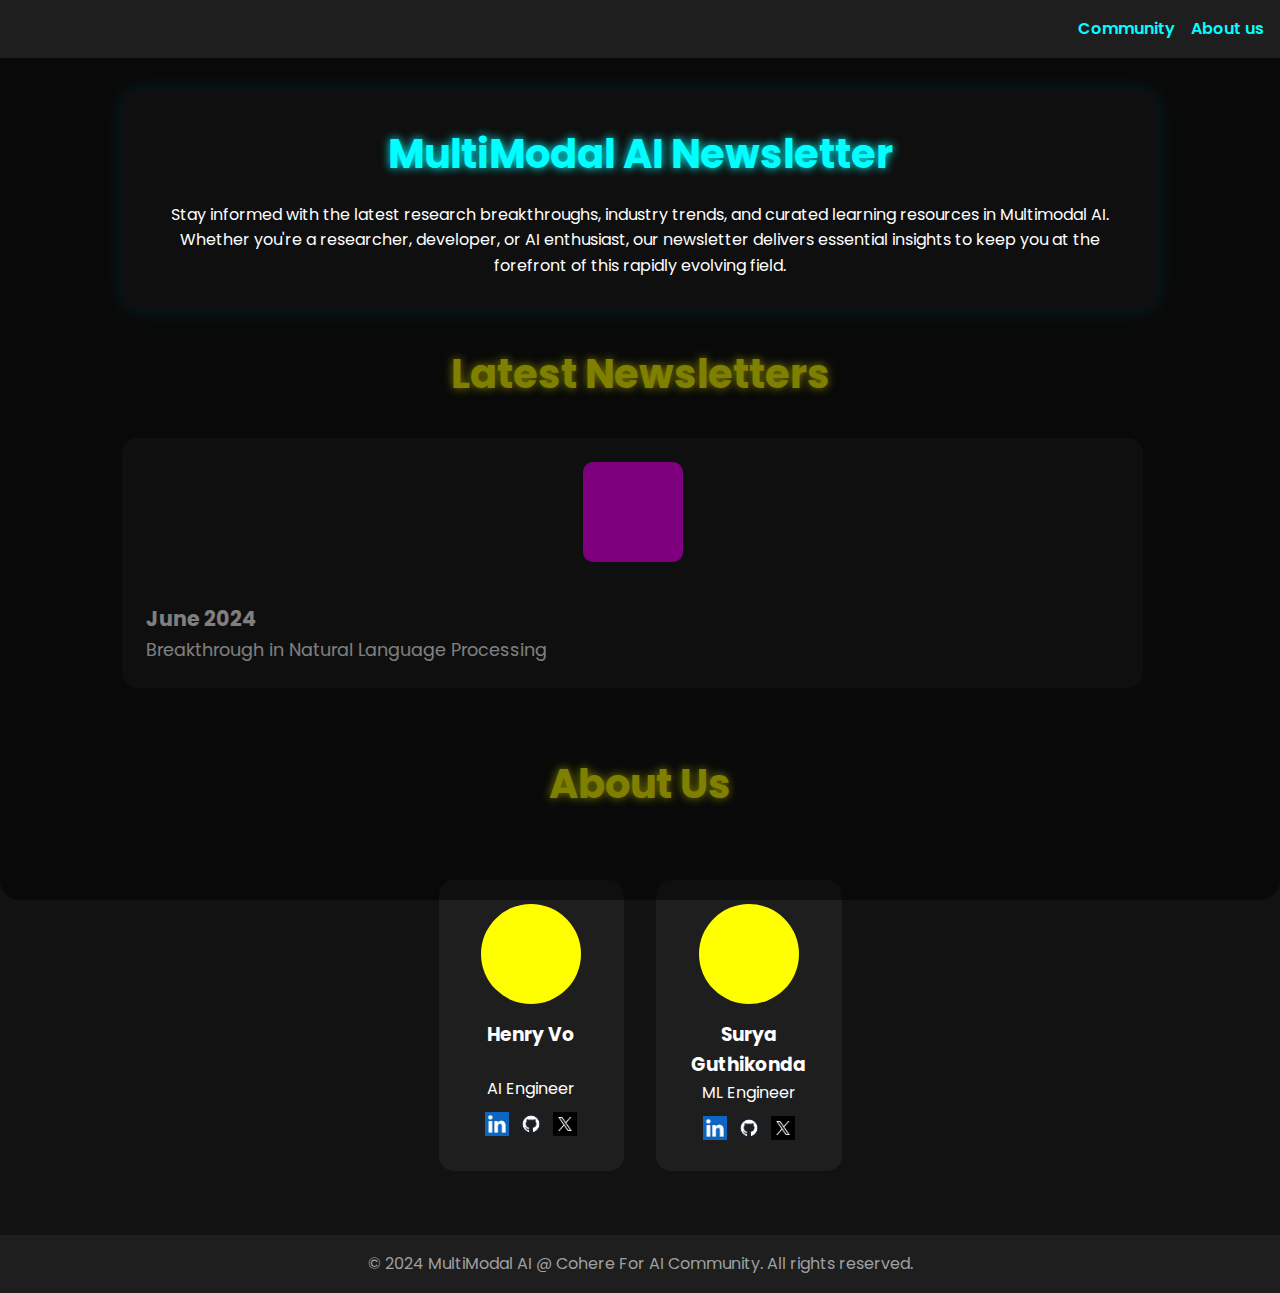
==== commit 5edcfcaf: "Removed impact meter and added disclaimer" ====
--- a/index.html
+++ b/index.html
@@ -4,7 +4,7 @@
 <head>
     <meta charset="UTF-8">
     <meta name="viewport" content="width=device-width, initial-scale=1.0">
-    <title>MultiModal AI Zone</title>
+    <title>MultiModal AI Newsletter</title>
     <link href="https://fonts.googleapis.com/css2?family=Poppins:wght@300;400;600&display=swap" rel="stylesheet">
     <link rel="stylesheet" href="src/styles/home.css">
 </head>
@@ -20,46 +20,20 @@
 
     <main>
         <section class="ai-zone floating">
-            <h1>MultiModal AI Zone</h1>
-            <p>Explore the future of AI with us</p>
+            <h1>MultiModal AI Newsletter</h1>
+            <p>Stay informed with the latest research breakthroughs, industry trends, and curated learning resources in
+                Multimodal AI. Whether you're a researcher, developer, or AI enthusiast, our newsletter delivers
+                essential insights to keep you at the forefront of this rapidly evolving field.</p>
         </section>
 
         <section class="newsletters">
             <h2 class="section-heading">Latest Newsletters</h2>
             <div class="newsletter-container">
-                <a href="newsletters/2024/05-may.html" class="newsletter-item">
+                <a href="newsletters/2024/june.html" class="newsletter-item">
                     <div class="pic"></div>
                     <div>
-                        <h3>May 2024</h3>
+                        <h3>June 2024</h3>
                         <p>Breakthrough in Natural Language Processing</p>
-                    </div>
-                </a>
-                <a href="newsletters/2024/04-april.html" class="newsletter-item">
-                    <div class="pic"></div>
-                    <div>
-                        <h3>April 2024</h3>
-                        <p>AI in Healthcare: New Frontiers</p>
-                    </div>
-                </a>
-                <a href="newsletters/2024/03-march.html" class="newsletter-item">
-                    <div class="pic"></div>
-                    <div>
-                        <h3>March 2024</h3>
-                        <p>The Ethics of AI: A Deep Dive</p>
-                    </div>
-                </a>
-                <a href="newsletters/2024/02-february.html" class="newsletter-item">
-                    <div class="pic"></div>
-                    <div>
-                        <h3>February 2024</h3>
-                        <p>AI and Climate Change: Innovative Solutions</p>
-                    </div>
-                </a>
-                <a href="newsletters/2024/01-january.html" class="newsletter-item">
-                    <div class="pic"></div>
-                    <div>
-                        <h3>January 2024</h3>
-                        <p>The Future of AI in Education</p>
                     </div>
                 </a>
             </div>
@@ -70,8 +44,9 @@
             <div class="team-members">
                 <div class="team-member">
                     <div class="pic"></div>
-                    <h3>Dr. Jane Doe</h3>
-                    <p>AI Research Lead</p>
+                    <h3>Henry Vo</h3>
+                    <br>
+                    <p>AI Engineer</p>
                     <div class="social-links">
                         <a href="https://www.linkedin.com/" target="_blank" rel="noopener noreferrer">
                             <img src="src/assets/linkedin.jpeg" alt="LinkedIn" width="24" height="24">
@@ -86,7 +61,7 @@
                 </div>
                 <div class="team-member">
                     <div class="pic"></div>
-                    <h3>John Smith</h3>
+                    <h3>Surya Guthikonda</h3>
                     <p>ML Engineer</p>
                     <div class="social-links">
                         <a href="https://www.linkedin.com/" target="_blank" rel="noopener noreferrer">
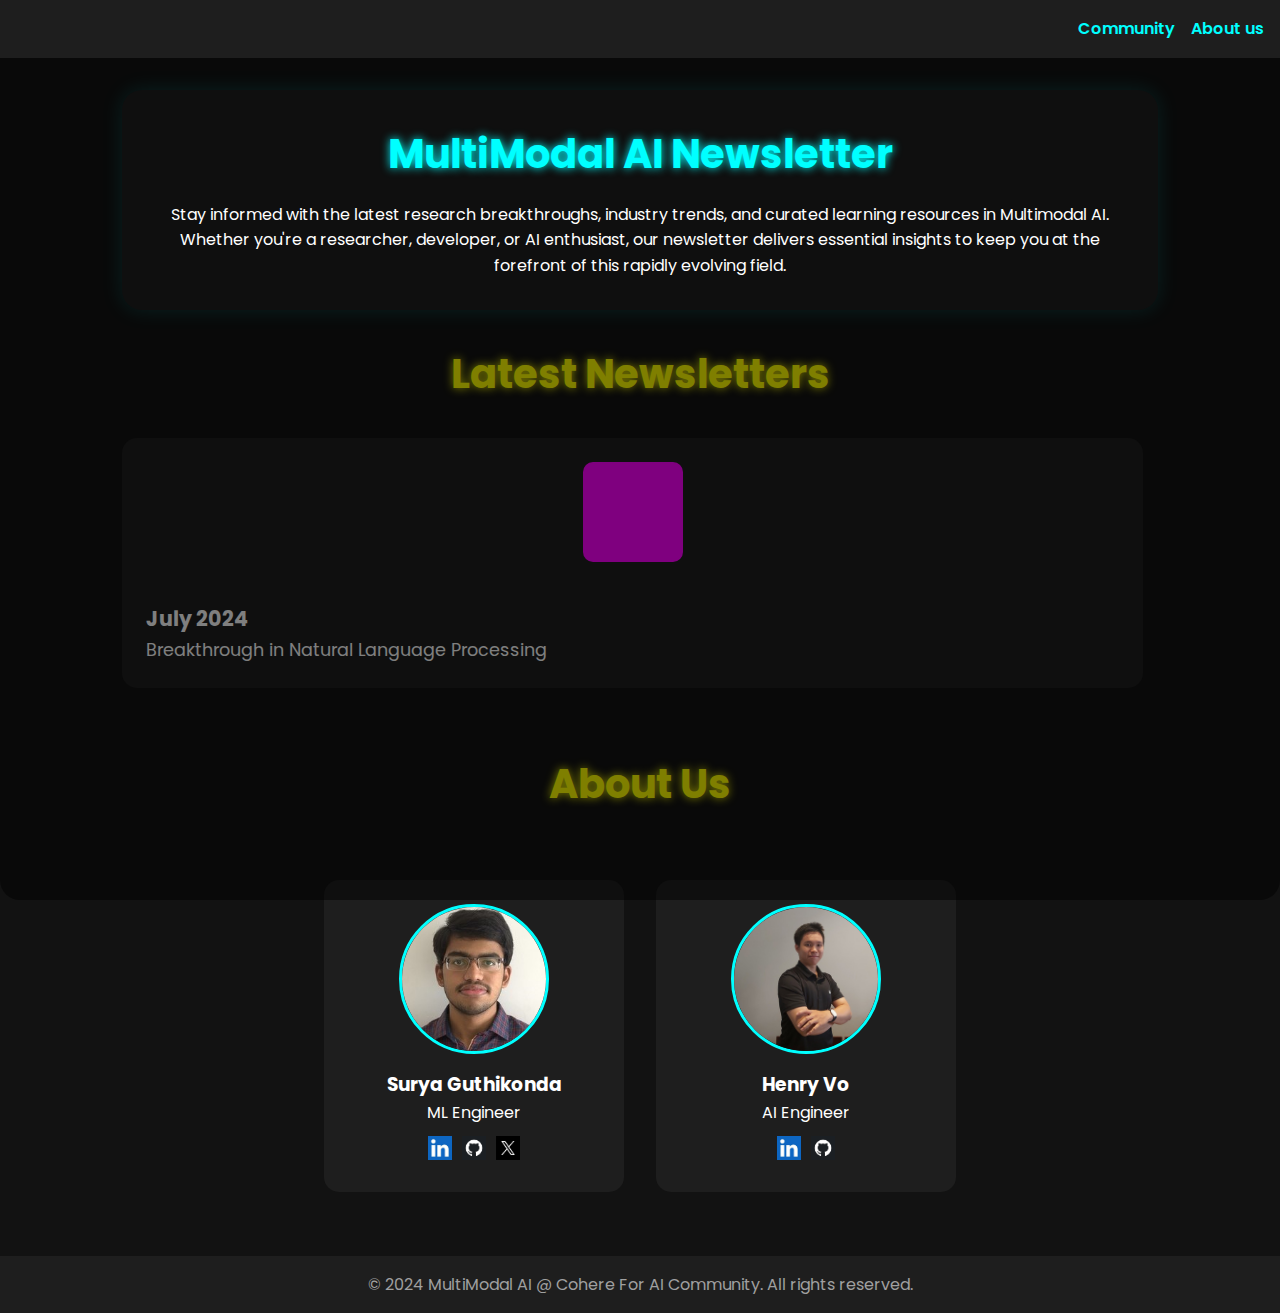
==== commit 77242986: "Updated about us section with pics" ====
--- a/index.html
+++ b/index.html
@@ -6,6 +6,7 @@
     <meta name="viewport" content="width=device-width, initial-scale=1.0">
     <title>MultiModal AI Newsletter</title>
     <link href="https://fonts.googleapis.com/css2?family=Poppins:wght@300;400;600&display=swap" rel="stylesheet">
+    <link rel="icon" type="image/png" href="../../src/assets/multimodal.jpg">
     <link rel="stylesheet" href="src/styles/home.css">
 </head>
 
@@ -29,10 +30,10 @@
         <section class="newsletters">
             <h2 class="section-heading">Latest Newsletters</h2>
             <div class="newsletter-container">
-                <a href="newsletters/2024/june.html" class="newsletter-item">
+                <a href="newsletters/2024/july.html" class="newsletter-item">
                     <div class="pic"></div>
                     <div>
-                        <h3>June 2024</h3>
+                        <h3>July 2024</h3>
                         <p>Breakthrough in Natural Language Processing</p>
                     </div>
                 </a>
@@ -43,35 +44,32 @@
             <h2 class="section-heading">About Us</h2>
             <div class="team-members">
                 <div class="team-member">
-                    <div class="pic"></div>
-                    <h3>Henry Vo</h3>
-                    <br>
-                    <p>AI Engineer</p>
+                    <img src="src/assets/surya.jpg" alt="Surya Guthikonda" class="member-pic">
+                    <h3>Surya Guthikonda</h3>
+                    <p>ML Engineer</p>
                     <div class="social-links">
-                        <a href="https://www.linkedin.com/" target="_blank" rel="noopener noreferrer">
+                        <a href="https://www.linkedin.com/in/gsk-a648a5165/" target="_blank" rel="noopener noreferrer">
                             <img src="src/assets/linkedin.jpeg" alt="LinkedIn" width="24" height="24">
                         </a>
-                        <a href="https://github.com/" target="_blank" rel="noopener noreferrer">
+                        <a href="https://github.com/SuryaKrishna02" target="_blank" rel="noopener noreferrer">
                             <img src="src/assets/github.png" alt="GitHub" width="24" height="24">
                         </a>
-                        <a href="https://twitter.com/" target="_blank" rel="noopener noreferrer">
+                        <a href="https://twitter.com/surya03gsk" target="_blank" rel="noopener noreferrer">
                             <img src="src/assets/x.png" alt="X" width="24" height="24">
                         </a>
                     </div>
                 </div>
                 <div class="team-member">
-                    <div class="pic"></div>
-                    <h3>Surya Guthikonda</h3>
-                    <p>ML Engineer</p>
+                    <img src="src/assets/henry.jpg" alt="Henry Vo" class="member-pic">
+                    <h3>Henry Vo</h3>
+                    <p>AI Engineer</p>
                     <div class="social-links">
-                        <a href="https://www.linkedin.com/" target="_blank" rel="noopener noreferrer">
+                        <a href="https://www.linkedin.com/in/anh-huy-vo-a54b801aa" target="_blank"
+                            rel="noopener noreferrer">
                             <img src="src/assets/linkedin.jpeg" alt="LinkedIn" width="24" height="24">
                         </a>
-                        <a href="https://github.com/" target="_blank" rel="noopener noreferrer">
+                        <a href="https://github.com/sitloboi2012" target="_blank" rel="noopener noreferrer">
                             <img src="src/assets/github.png" alt="GitHub" width="24" height="24">
-                        </a>
-                        <a href="https://twitter.com/" target="_blank" rel="noopener noreferrer">
-                            <img src="src/assets/x.png" alt="X" width="24" height="24">
                         </a>
                     </div>
                 </div>
--- a/src/styles/home.css
+++ b/src/styles/home.css
@@ -182,17 +182,22 @@
 
 .team-members {
     display: flex;
+    flex-wrap: wrap;
     justify-content: center;
     gap: 2rem;
+    width: 100%;
+    max-width: 1000px; /* Adjust this value based on your design preferences */
 }
 
 .team-member {
-    text-align: center;
+    display: flex;
+    flex-direction: column;
+    align-items: center;
     background-color: var(--surface-color);
     border-radius: 15px;
     padding: 1.5rem;
     transition: transform 0.3s ease, box-shadow 0.3s ease;
-    flex: 0 1 300px;
+    width: calc(50% - 1rem); /* Two columns with gap consideration */
     max-width: 300px;
 }
 
@@ -201,12 +206,30 @@
     box-shadow: 0 0 20px rgba(255, 255, 0, 0.3);
 }
 
-.team-member .pic {
-    width: 100px;
-    height: 100px;
-    background-color: var(--accent-color);
-    margin: 0 auto 1rem;
+.member-pic {
+    width: 150px;
+    height: 150px;
+    object-fit: cover;
     border-radius: 50%;
+    margin-bottom: 1rem;
+    border: 3px solid var(--primary-color);
+}
+
+.member-info {
+    text-align: center;
+    width: 100%;
+}
+
+.member-info h3 {
+    font-size: 1.2em;
+    margin-bottom: 0.5rem;
+    word-wrap: break-word;
+}
+
+.member-info p {
+    font-size: 1em;
+    color: var(--muted-color);
+    margin-bottom: 0.5rem;
 }
 
 .social-links {
@@ -251,16 +274,10 @@
     animation: float 6s ease-in-out infinite;
 }
 
-/* Responsive Design */
 @media (max-width: 768px) {
-    .team-members {
-        flex-direction: column;
-        align-items: center;
-    }
-
     .team-member {
-        flex: 1 1 100%;
-        max-width: 100%;
+        width: 100%; /* Full width on smaller screens */
+        max-width: 300px;
     }
 }
 
@@ -276,4 +293,26 @@
     .ai-zone h1 {
         font-size: 2em;
     }
+
+    .team-member {
+        padding: 1rem;
+    }
+
+    .team-member .pic {
+        width: 80px;
+        height: 80px;
+    }
+
+    .member-info h3 {
+        font-size: 1.1em;
+    }
+
+    .member-info p {
+        font-size: 0.9em;
+    }
+
+    .member-pic {
+        width: 120px;
+        height: 120px;
+    }
 }